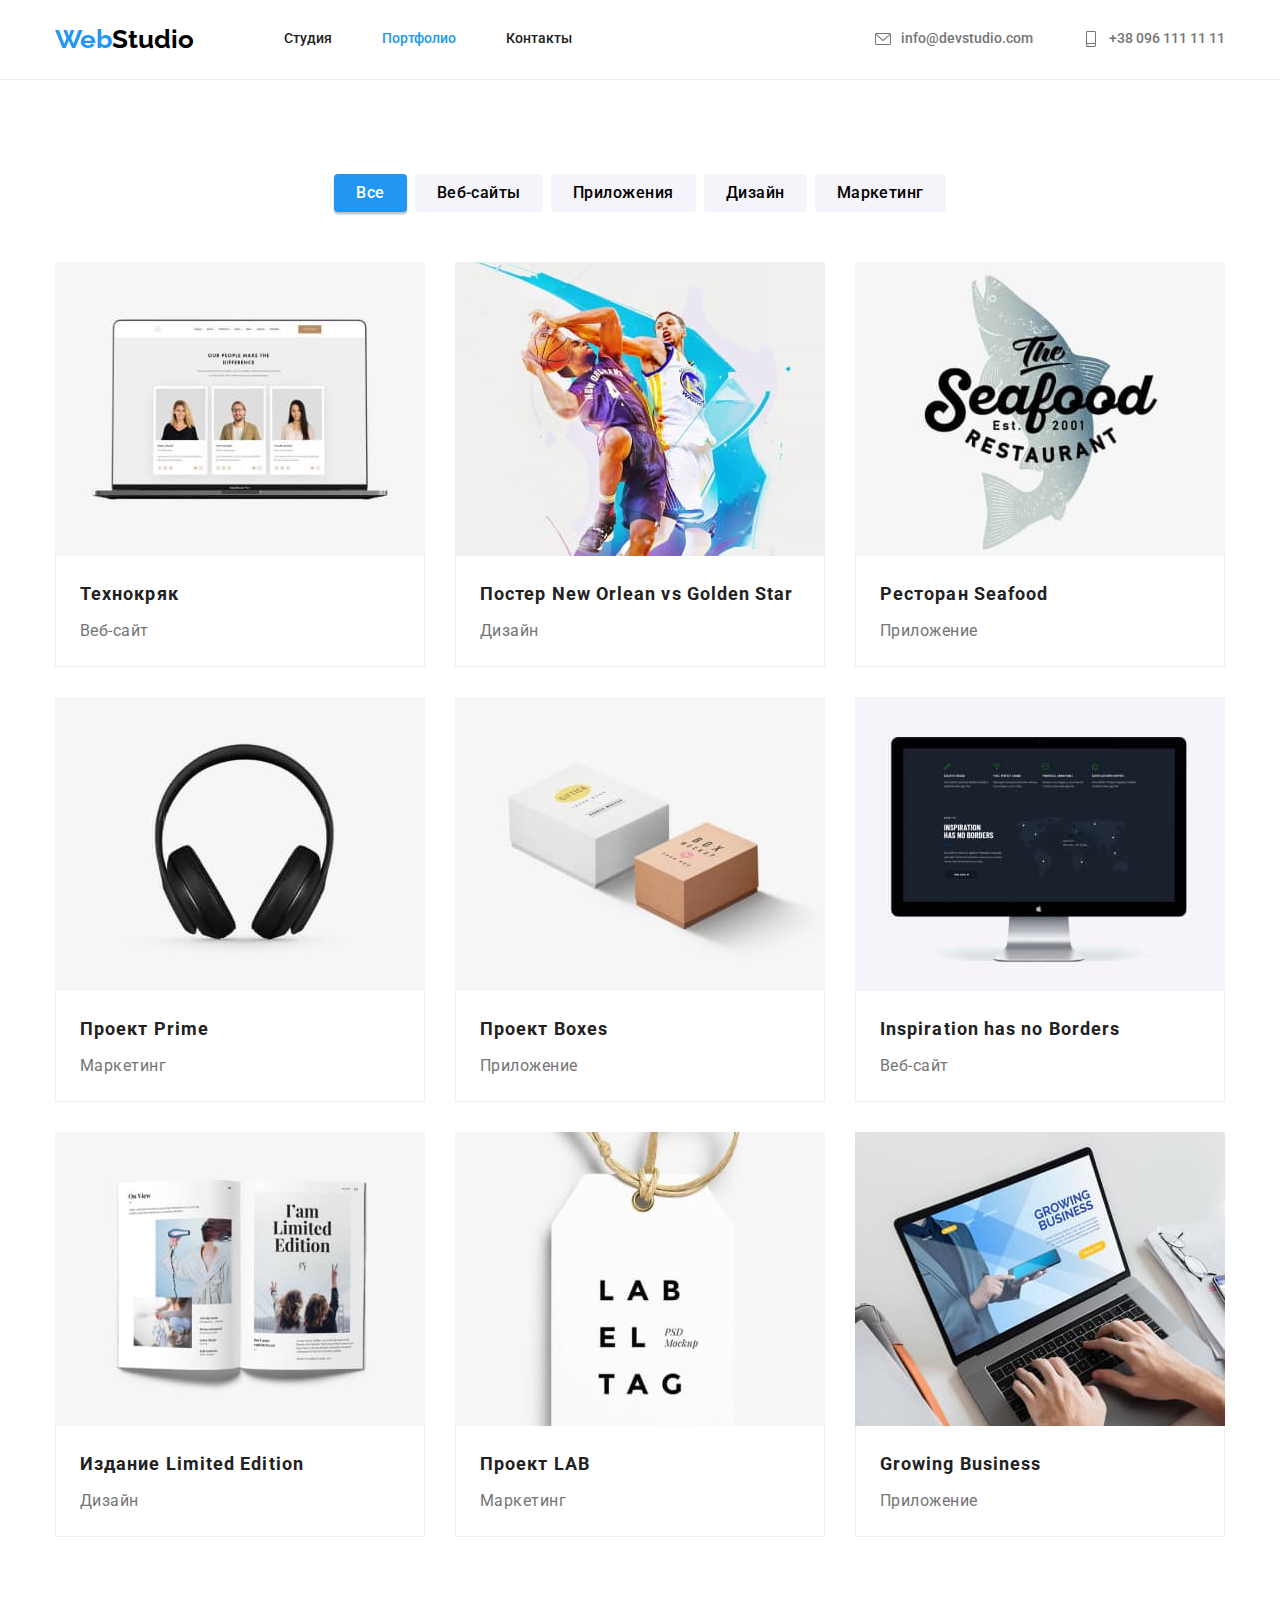
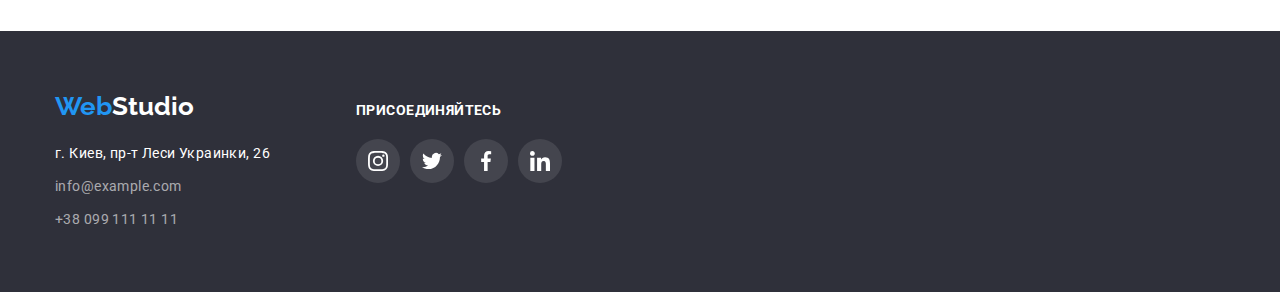
==== portfolio.html @ 2717baa4 "Initial commit" ====
<!DOCTYPE html>
<html lang="ru">

<head>
  <meta charset="UTF-8" />
  <meta http-equiv="X-UA-Compatible" content="IE=edge" />
  <meta name="viewport" content="width=device-width, initial-scale=1.0" />
  <title>Портфолио</title>

  <link rel="preconnect" href="https://fonts.googleapis.com" />
  <link rel="preconnect" href="https://fonts.gstatic.com" crossorigin />
  <link href="https://fonts.googleapis.com/css2?family=Raleway:wght@700&family=Roboto:wght@400;500;700;900&display=swap"
    rel="stylesheet" />

  <link rel="stylesheet"
    href="https://cdnjs.cloudflare.com/ajax/libs/modern-normalize/1.1.0/modern-normalize.min.css" />

  <link rel="stylesheet" href="./css/styles.css" />
</head>

<body>
  <!-- Header -->
  <header class="section header">
    <div class="container">
      <a class="link logo" href="./index.html"><span class="logo-web">Web</span>Studio</a>
      <nav class="navigation">
        <ul class="list navigation-list">
          <li class="navigation-item">
            <a class="link navigation-link" href="./index.html">Студия</a>
          </li>
          <li class="navigation-item">
            <a class="link navigation-link current" href="./portfolio.html">Портфолио</a>
          </li>
          <li class="navigation-item">
            <a class="link navigation-link" href="/contact">Контакты</a>
          </li>
        </ul>
      </nav>

      <ul class="list contact-list">
        <li class="contact-item">
          <a class="link contact-link contact-mail" href="mailto:info@devstudio.com">
            <svg class="icon" width="16px" height="16px">
              <use href="./images/icons.svg#icon-mail"></use>
            </svg>
            info@devstudio.com</a>
        </li>
        <li class="contact-item">
          <a class="link contact-link contact-tel" href="tel:+380961111111">
            <svg class="icon" width="16px" height="16px">
              <use href="./images/icons.svg#icon-tel"></use>
            </svg>
            +38 096 111 11 11</a>
        </li>
      </ul>
    </div>
  </header>

  <!-- Main -->
  <main>
    <!-- Portfolio-section -->
    <section class="section portfolio">
      <div class="container">
        <h2 class="portfolio-title visually-hidden">Образцы портфолио</h2>
        <ul class="list filter-list">
          <li class="filter-item">
            <button class="filter-btn btn-active" type="button">Все</button>
          </li>
          <li class="filter-item"><button class="filter-btn" type="button">Веб-сайты</button></li>
          <li class="filter-item">
            <button class="filter-btn" type="button">Приложения</button>
          </li>
          <li class="filter-item"><button class="filter-btn" type="button">Дизайн</button></li>
          <li class="filter-item"><button class="filter-btn" type="button">Маркетинг</button></li>
        </ul>

        <ul class="list project-list">
          <li class="project-item">
            <img class="project-img" src="./images/portfolio/project_img_1.jpg" alt="Технокряк" width="370"
              height="294" />
            <div class="project-wrapper">
              <h3 class="project-title">Технокряк</h3>
              <p class="project-desc">Веб-сайт</p>
            </div>
          </li>
          <li class="project-item">
            <img class="project-img" src="./images/portfolio/project_img_2.jpg" alt="Постер New Orlean vs Golden Star"
              width="370" height="294" />
            <div class="project-wrapper">
              <h3 class="project-title">
                Постер <span lang="en">New Orlean vs Golden Star</span>
              </h3>
              <p class="project-desc">Дизайн</p>
            </div>
          </li>
          <li class="project-item">
            <img class="project-img" src="./images/portfolio/project_img_3.jpg" alt="Ресторан Seafood" width="370"
              height="294" />
            <div class="project-wrapper">
              <h3 class="project-title">Ресторан <span lang="en">Seafood</span></h3>
              <p class="project-desc">Приложение</p>
            </div>
          </li>
          <li class="project-item">
            <img class="project-img" src="./images/portfolio/project_img_4.jpg" alt="Проект Prime" width="370"
              height="294" />
            <div class="project-wrapper">
              <h3 class="project-title">Проект <span lang="en">Prime</span></h3>
              <p class="project-desc">Маркетинг</p>
            </div>
          </li>
          <li class="project-item">
            <img class="project-img" src="./images/portfolio/project_img_5.jpg" alt="Проект Boxes" width="370"
              height="294" />
            <div class="project-wrapper">
              <h3 class="project-title">Проект <span lang="en">Boxes</span></h3>
              <p class="project-desc">Приложение</p>
            </div>
          </li>
          <li class="project-item">
            <img class="project-img" src="./images/portfolio/project_img_6.jpg" alt="Inspiration has no Borders"
              width="370" height="294" />
            <div class="project-wrapper">
              <h3 class="project-title" lang="en">Inspiration has no Borders</h3>
              <p class="project-desc">Веб-сайт</p>
            </div>
          </li>
          <li class="project-item">
            <img class="project-img" src="./images/portfolio/project_img_7.jpg" alt="Издание Limited Edition"
              width="370" height="294" />
            <div class="project-wrapper">
              <h3 class="project-title">Издание <span lang="en">Limited Edition</span></h3>
              <p class="project-desc">Дизайн</p>
            </div>
          </li>
          <li class="project-item">
            <img class="project-img" src="./images/portfolio/project_img_8.jpg" alt="Проект LAB" width="370"
              height="294" />
            <div class="project-wrapper">
              <h3 class="project-title">Проект <span lang="en">LAB</span></h3>
              <p class="project-desc">Маркетинг</p>
            </div>
          </li>
          <li class="project-item">
            <img class="project-img" src="./images/portfolio/project_img_9.jpg" alt="Growing Business" width="370"
              height="294" />
            <div class="project-wrapper">
              <h3 class="project-title" lang="en">Growing Business</h3>
              <p class="project-desc">Приложение</p>
            </div>
          </li>
        </ul>
      </div>
    </section>
  </main>

  <!-- Footer -->
  <footer class="section footer">
    <div class="container">
      <div class="footer-container">
        <div class="address-container">
          <a class="link logo" href="./index.html"><span class="logo-web">Web</span>Studio</a>
          <address class="address">
            <ul class="list address-list">
              <li class="address-item">
                <a class="link address-office" href="https://goo.gl/maps/Bg9jCh9cksQUBGPt6" target="_blank"
                  rel="noopener nofollow noreferrer">г. Киев, пр-т Леси Украинки, 26</a>
              </li>
              <li class="address-item">
                <a class="link address-link" href="mailto:info@example.com">info@example.com</a>
              </li>
              <li class="address-item">
                <a class="link address-link" href="tel:+380991111111">+38 099 111 11 11</a>
              </li>
            </ul>
          </address>
        </div>
        <div class="social-container">
          <h2 class="social-container-title">присоединяйтесь</h2>
          <ul class="list social-list">
            <li class="social-item">
              <a class="link social-link" href="#" title="Instagram" aria-label="instagram">
                <svg class="icon" width="20px" height="20px">
                  <use href="./images/icons.svg#icon-instagram"></use>
                </svg>
              </a>
            </li>
            <li class="social-item">
              <a class="link social-link" href="#" title="Twitter" aria-label="twitter">
                <svg class="icon" width="20px" height="20px">
                  <use href="./images/icons.svg#icon-twitter"></use>
                </svg>
              </a>
            </li>
            <li class="social-item">
              <a class="link social-link" href="#" title="Facebook" aria-label="facebook">
                <svg class="icon" width="20px" height="20px">
                  <use href="./images/icons.svg#icon-facebook"></use>
                </svg>
              </a>
            </li>
            <li class="social-item">
              <a class="link social-link" href="#" title="Linkedin" aria-label="linkedin">
                <svg class="icon" width="20px" height="20px">
                  <use href="./images/icons.svg#icon-linkedin"></use>
                </svg>
              </a>
            </li>
          </ul>
        </div>
      </div>
    </div>
  </footer>
</body>

</html>
---- css/styles.css ----
:root {
  --logo-font: 'Raleway', sans-serif;
  --logo-font-one: #000;
  --logo-font-color: #2196f3;

  --main-font: 'Roboto', sans-serif;

  --main-font-color: #212121;
  --main-light: #fff;
  --desc-font-color: #757575;
  --social-link-color: #afb1b8;

  --footer-background-color: #2f303a;
  --btn-background-color: var(--logo-font-color);
  --btn-background-hover: #188ce8;
  --background-section-color: #f5f4fa;
  --address-link-color: rgb(255 255 255 / 0.6);
  --hero-gradient-color: rgb(47 48 58 / 0.4);

  --border-color: 1px solid #eee;
  --filter-btn-box-shadow: 0px 3px 1px rgb(0 0 0 / 0.1), 0px 1px 2px rgb(0 0 0 / 0.08),
    0px 2px 2px rgb(0 0 0 / 0.12);
  --hero-btn-box-shadow: 0px 4px 4px rgb(0 0 0 / 0.15);

  --project-item-box-shadow: 0px 1px 1px rgb(0 0 0 / 0.12), 0px 4px 4px rgb(0 0 0 / 0.06),
    1px 4px 6px rgb(0 0 0 / 0.16);

  --header-border-bottom: 1px solid #ececec;

  --team-box-shadow: 0px 1px 3px rgb(0 0 0 / 0.12), 0px 1px 1px rgb(0 0 0 / 0.14),
    0px 2px 1px rgba(0 0 0 / 0.2);
  --team-border-radius: 0px 0px 4px 4px;

  --client-border: 1px solid #afb1b8;
  --client-border-accent: 1px solid #2196f3;

  --footer-background-social: rgb(255 255 255 / 0.1);

  /* Grid setting */
  --project-items: 2;
  --project-indent: 30px;
}

/* Global Styles */

html {
  scroll-behavior: smooth;
}

body {
  font-family: var(--main-font);
  color: var(--main-font-color);
}

h1,
h2,
h3,
h4,
h5,
h6,
p {
  margin: 0;
}

img {
  display: block;
  max-width: 100%;
  height: auto;
}

.link {
  text-decoration: none;
  font-style: normal;
}

.list {
  display: flex;
  margin: 0;
  padding: 0;
  list-style: none;
}

.section {
  padding-top: 94px;
  padding-bottom: 94px;
  max-width: 1600px;
  margin: 0 auto;

  /* outline: 2px solid tomato; */
}

.icon {
  fill: currentColor;
}

.visually-hidden {
  position: absolute;
  width: 1px;
  height: 1px;
  margin: -1px;
  border: 0;
  padding: 0;

  white-space: nowrap;
  clip-path: inset(100%);
  clip: rect(0 0 0 0);
  overflow: hidden;
}

/* Common Styles */

.title {
  font-weight: 700;
  font-size: 36px;

  line-height: 1.17;
  text-align: center;
  letter-spacing: 0.03em;
}

.subtitle {
  margin-bottom: 10px;
}

.container {
  max-width: 1200px;
  margin: 0 auto;
  padding: 0 15px;
}

/* Header Styles */

.header {
  padding-top: 24px;
  padding-bottom: 24px;
  border-bottom: var(--header-border-bottom);
}

.logo {
  font-family: var(--logo-font);
  font-weight: 700;
  font-size: 26px;
  line-height: 1.19;
  color: var(--logo-font-one);
}

.logo-web {
  color: var(--logo-font-color);
}

.navigation-link,
.contact-link {
  display: inline-flex;
  align-items: center;
  gap: 10px;

  padding: 4px 0;
  font-weight: 500;
  font-size: 14px;
  line-height: 1.14;
  color: inherit;
}

.contact-link {
  color: var(--desc-font-color);
}

.navigation-link:hover,
.navigation-link:focus,
.contact-link:hover,
.contact-link:focus {
  color: var(--logo-font-color);
}

.navigation-list,
.contact-list {
  gap: 50px;
}

.navigation {
  margin-left: 90px;
  margin-right: auto;
}

.header .container {
  display: flex;
  align-items: center;
}

/* Hero Styles */

.hero {
  padding-top: 200px;
  padding-bottom: 200px;
  color: var(--main-light);
  background-color: var(--footer-background-color);
  background-image: linear-gradient(var(--hero-gradient-color), var(--hero-gradient-color)),
    url('../images/hero/background_hero_img.jpg');
  background-position: center;
  background-size: cover;
}

.hero-container {
  max-width: 696px;
  margin: 0 auto;
  text-align: center;
}

.hero-title {
  margin-top: 0;
  margin-bottom: 30px;

  font-weight: 900;
  font-size: 44px;
  line-height: 1.36;
  letter-spacing: 0.06em;
  text-transform: uppercase;
}

.hero-btn {
  padding: 10px 32px;

  font-weight: 700;
  font-size: 16px;
  line-height: 1.86;
  letter-spacing: 0.06em;

  color: var(--main-light);
  background-color: var(--btn-background-color);
  box-shadow: var(--hero-btn-box-shadow);
  border-radius: 4px;
  border: 0;
}

.hero-btn:hover,
.hero-btn:focus {
  background-color: var(--btn-background-hover);
  cursor: pointer;
}

/* Features Styles */

.features-list {
  gap: 30px;
}

.features-item {
  max-width: 270px;
}

.feature-thumb {
  margin-bottom: 30px;
  padding: 24px 100px;
  background-color: var(--background-section-color);
  border-radius: 4px;
}

.features-subtitle {
  font-size: 14px;
  line-height: 1.14;
  letter-spacing: 0.03em;
  text-transform: uppercase;
}

.features-desc {
  color: var(--desc-font-color);
}

/* Product Styles */

.section.product {
  padding-top: 0;
}

.product-title {
  margin-bottom: 50px;
}

.product-list {
  gap: 30px;
}

/* Team Styles */

.team {
  background-color: var(--background-section-color);
}

.team-title {
  margin-bottom: 50px;
}

.team-list {
  gap: 30px;
}

.team-item {
  max-width: 270px;

  background-color: var(--main-light);

  box-shadow: var(--team-box-shadow);
  border-radius: var(--team-border-radius);
}

.team-wrapper {
  margin: 30px auto;
}

.team-member,
.team-desc {
  font-size: 16px;
  line-height: 1.19;
  text-align: center;
  letter-spacing: 0.03em;
}

.team-member {
  font-weight: 500;
}

.team-desc {
  color: var(--desc-font-color);
}

/* Social Link Styles */

.social-list {
  justify-content: center;
  gap: 10px;
  margin-top: 16px;
}

.social-link {
  display: flex;
  justify-content: center;
  align-items: center;
  padding: 12px;

  color: var(--social-link-color);
  border-radius: 50%;
}

.social-link:hover,
.social-link:focus {
  color: var(--main-light);
  background-color: var(--btn-background-color);
}

/* Client Styles */

.client-list {
  justify-content: space-between;
  align-items: center;
  gap: 30px;
  margin-top: 50px;
}

.client-link {
  display: flex;
  justify-content: space-between;
  align-items: center;
  padding: 16px 32px;

  color: var(--social-link-color);
  border: var(--client-border);
  border-radius: 4px;
}

.client-link:hover,
.client-link:focus {
  color: var(--logo-font-color);
  border: var(--client-border-accent);
}

/* Footer Styles + features-desc */

.footer {
  padding-top: 60px;
  padding-bottom: 60px;
  background-color: var(--footer-background-color);
}

.footer-container {
  display: flex;
  align-items: baseline;
  gap: 85px;
}

.address-container {
  flex-basis: 216px;
}

.address {
  margin-top: 20px;
}

.address-list {
  display: block;
}

.features-desc,
.address-office,
.address-link {
  font-size: 14px;
  line-height: 1.71;
  letter-spacing: 0.03em;
}

.address-office,
.footer .logo {
  color: var(--main-light);
}

.address-link {
  color: var(--address-link-color);
}

.address-item:not(:last-child) {
  margin-bottom: 9px;
}

.social-container-title {
  font-size: 14px;
  line-height: 1.14;
  letter-spacing: 0.03em;
  text-transform: uppercase;
  color: var(--main-light);
}

.footer .social-list {
  margin-top: 20px;
}

.footer .social-link {
  color: var(--main-light);
  background-color: var(--footer-background-social);
}

.footer .social-link:hover,
.footer .social-link:focus {
  background-color: var(--btn-background-color);
}

/* Portfolio Styles */

.filter-list {
  justify-content: center;
  gap: 8px;
  margin-bottom: 50px;
}

.filter-btn {
  padding: 6px 22px;

  font-weight: 500;
  font-size: 16px;
  line-height: 1.62;
  letter-spacing: 0.03em;

  background-color: var(--background-section-color);
  border-radius: 4px;
  border: none;
}

.filter-btn:hover,
.filter-btn:focus,
.btn-active {
  color: var(--main-light);
  background-color: var(--btn-background-color);
  box-shadow: var(--filter-btn-box-shadow);
  border-radius: 4px;
  cursor: pointer;
}

.project-list {
  flex-wrap: wrap;
  gap: var(--project-indent);
}

.project-item {
  max-width: 370px;
}

.project-item:hover {
  box-shadow: var(--project-item-box-shadow);
  cursor: pointer;
}

.project-wrapper {
  padding: 20px 24px;
  border: var(--border-color);
  border-top: none;
}

.project-title {
  margin-bottom: 4px;
  font-size: 18px;
  line-height: 2;
  letter-spacing: 0.06em;
}

.project-desc {
  font-size: 16px;
  line-height: 1.88;
  letter-spacing: 0.03em;
  color: var(--desc-font-color);
}

/* Current Page */

.current {
  color: var(--logo-font-color);
}
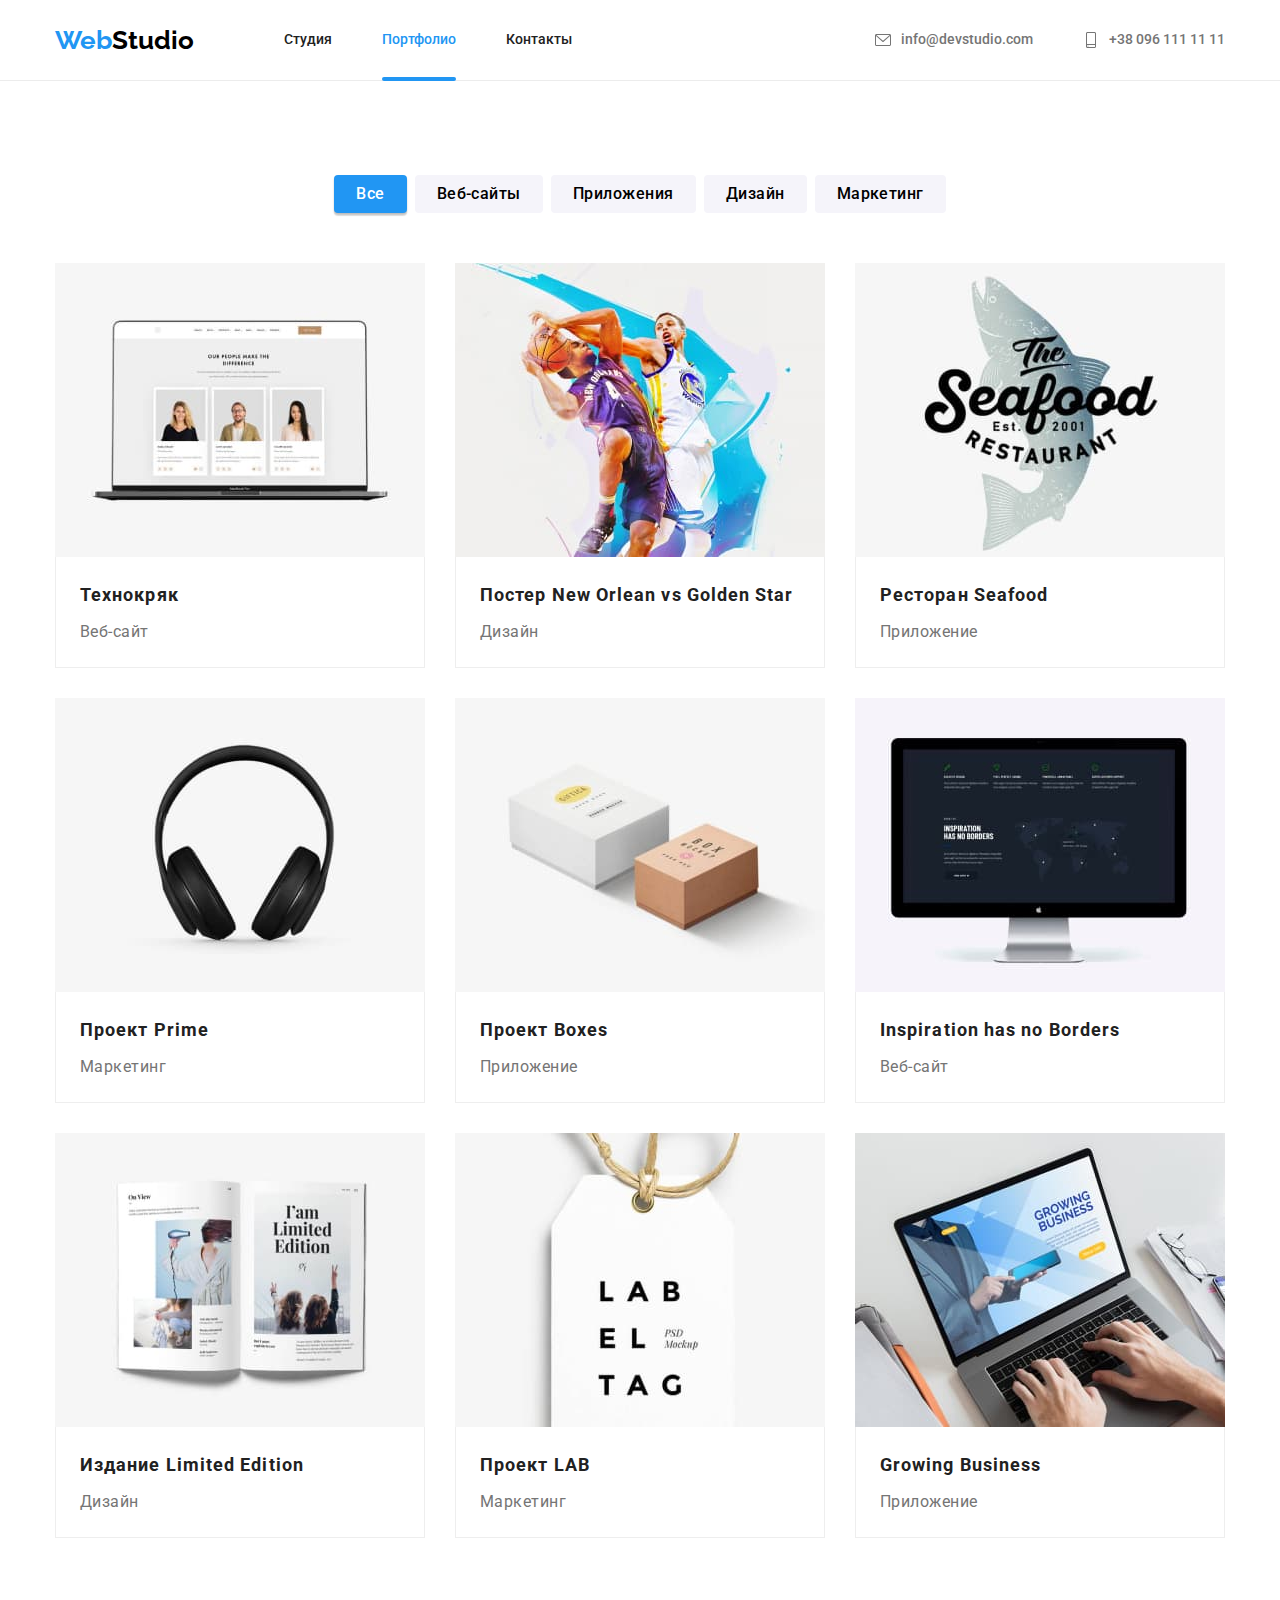
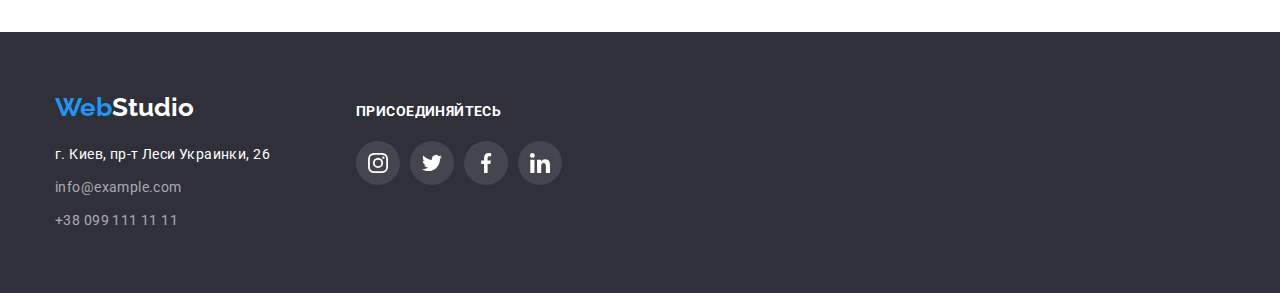
==== commit 225ee672: "add transition and modal" ====
--- a/portfolio.html
+++ b/portfolio.html
@@ -64,14 +64,14 @@
         <h2 class="portfolio-title visually-hidden">Образцы портфолио</h2>
         <ul class="list filter-list">
           <li class="filter-item">
-            <button class="filter-btn btn-active" type="button">Все</button>
-          </li>
-          <li class="filter-item"><button class="filter-btn" type="button">Веб-сайты</button></li>
+            <button class="filter-btn button btn-active" type="button">Все</button>
+          </li>
+          <li class="filter-item"><button class="filter-btn button" type="button">Веб-сайты</button></li>
           <li class="filter-item">
-            <button class="filter-btn" type="button">Приложения</button>
-          </li>
-          <li class="filter-item"><button class="filter-btn" type="button">Дизайн</button></li>
-          <li class="filter-item"><button class="filter-btn" type="button">Маркетинг</button></li>
+            <button class="filter-btn button" type="button">Приложения</button>
+          </li>
+          <li class="filter-item"><button class="filter-btn button" type="button">Дизайн</button></li>
+          <li class="filter-item"><button class="filter-btn button" type="button">Маркетинг</button></li>
         </ul>
 
         <ul class="list project-list">
@@ -176,7 +176,7 @@
           </address>
         </div>
         <div class="social-container">
-          <h2 class="social-container-title">присоединяйтесь</h2>
+          <strong class="social-container-title">Присоединяйтесь</strong>
           <ul class="list social-list">
             <li class="social-item">
               <a class="link social-link" href="#" title="Instagram" aria-label="instagram">
@@ -211,6 +211,7 @@
       </div>
     </div>
   </footer>
+  <script src="./js/modal.js"></script>
 </body>
 
 </html>--- a/css/styles.css
+++ b/css/styles.css
@@ -27,6 +27,8 @@
 
   --header-border-bottom: 1px solid #ececec;
 
+  --product-subtitle-background: rgb(47 48 58 / 0.8);
+
   --team-box-shadow: 0px 1px 3px rgb(0 0 0 / 0.12), 0px 1px 1px rgb(0 0 0 / 0.14),
     0px 2px 1px rgba(0 0 0 / 0.2);
   --team-border-radius: 0px 0px 4px 4px;
@@ -39,6 +41,10 @@
   /* Grid setting */
   --project-items: 2;
   --project-indent: 30px;
+
+  /* Transition setting */
+  --transition-duration: 250ms;
+  --transition-timing-function: cubic-bezier(0.4, 0, 0.2, 1);
 }
 
 /* Global Styles */
@@ -73,6 +79,23 @@
   font-style: normal;
 }
 
+.button,
+.link {
+  transition-property: color, background-color, box-shadow, border;
+  transition-duration: var(--transition-duration);
+  transition-timing-function: var(--transition-timing-function);
+}
+
+.link:hover,
+.link:focus,
+.button:hover,
+.button:focus {
+  color: inherit;
+  background-color: inherit;
+  box-shadow: inherit;
+  border: inherit;
+}
+
 .list {
   display: flex;
   margin: 0;
@@ -131,8 +154,8 @@
 /* Header Styles */
 
 .header {
-  padding-top: 24px;
-  padding-bottom: 24px;
+  padding-top: 0;
+  padding-bottom: 0;
   border-bottom: var(--header-border-bottom);
 }
 
@@ -150,11 +173,12 @@
 
 .navigation-link,
 .contact-link {
+  position: relative;
   display: inline-flex;
   align-items: center;
   gap: 10px;
 
-  padding: 4px 0;
+  padding: 32px 0;
   font-weight: 500;
   font-size: 14px;
   line-height: 1.14;
@@ -187,6 +211,24 @@
   align-items: center;
 }
 
+/* Current Page */
+
+.current {
+  color: var(--logo-font-color);
+}
+
+.current.navigation-link::after {
+  position: absolute;
+  left: 0;
+  bottom: -1px;
+  width: 100%;
+  height: 4px;
+
+  content: '';
+  background-color: var(--logo-font-color);
+  border-radius: 2px;
+}
+
 /* Hero Styles */
 
 .hero {
@@ -238,7 +280,7 @@
   cursor: pointer;
 }
 
-/* Features Styles */
+/* Features Styles + Product Subtitle Styles */
 
 .features-list {
   gap: 30px;
@@ -255,7 +297,8 @@
   border-radius: 4px;
 }
 
-.features-subtitle {
+.features-subtitle,
+.product-subtitle {
   font-size: 14px;
   line-height: 1.14;
   letter-spacing: 0.03em;
@@ -278,6 +321,24 @@
 
 .product-list {
   gap: 30px;
+}
+
+.product-item {
+  position: relative;
+}
+
+.product-subtitle-overlay {
+  position: absolute;
+  left: 0;
+  bottom: 0;
+  width: 100%;
+  padding: 27px 0;
+  background-color: var(--product-subtitle-background);
+}
+
+.product-subtitle {
+  text-align: center;
+  color: var(--main-light);
 }
 
 /* Team Styles */
@@ -408,11 +469,15 @@
 }
 
 .address-office,
-.footer .logo {
-  color: var(--main-light);
-}
-
-.address-link {
+.footer .logo,
+.address-office:hover,
+.address-office:focus {
+  color: var(--main-light);
+}
+
+.address-link,
+.address-link:hover,
+.address-link:focus {
   color: var(--address-link-color);
 }
 
@@ -480,6 +545,9 @@
 
 .project-item {
   max-width: 370px;
+  transition-property: box-shadow;
+  transition-duration: var(--transition-duration);
+  transition-timing-function: var(--transition-timing-function);
 }
 
 .project-item:hover {
@@ -507,8 +575,57 @@
   color: var(--desc-font-color);
 }
 
-/* Current Page */
-
-.current {
-  color: var(--logo-font-color);
-}
+/* Modal Styles */
+
+.backdrop {
+  position: fixed;
+  top: 0;
+  left: 0;
+  width: 100%;
+  height: 100%;
+  background: rgba(0, 0, 0, 0.2);
+
+  opacity: 1;
+  visibility: visible;
+  /* transform: scale(1); */
+  transition-property: visibility, opacity, transform;
+  transition-duration: 1500ms;
+}
+
+.backdrop.is-hidden {
+  opacity: 0;
+  visibility: hidden;
+  pointer-events: none;
+
+  /* transform: scale(0.5); */
+}
+
+.modal {
+  position: absolute;
+  width: 228px;
+  height: 281px;
+  left: 50%;
+  top: 50%;
+
+  transform: translate(-50%, -50%);
+  background-color: #fff;
+  box-shadow: 0px 1px 3px rgba(0, 0, 0, 0.12), 0px 1px 1px rgba(0, 0, 0, 0.14),
+    0px 2px 1px rgba(0, 0, 0, 0.2);
+  border-radius: 4px;
+}
+
+.modal-close-btn {
+  position: absolute;
+  top: 8px;
+  right: 8px;
+  width: 30px;
+  height: 30px;
+
+  display: flex;
+  align-items: center;
+  justify-content: center;
+
+  border-radius: 50%;
+  border: 1px solid rgba(0, 0, 0, 0.1);
+  cursor: pointer;
+}
